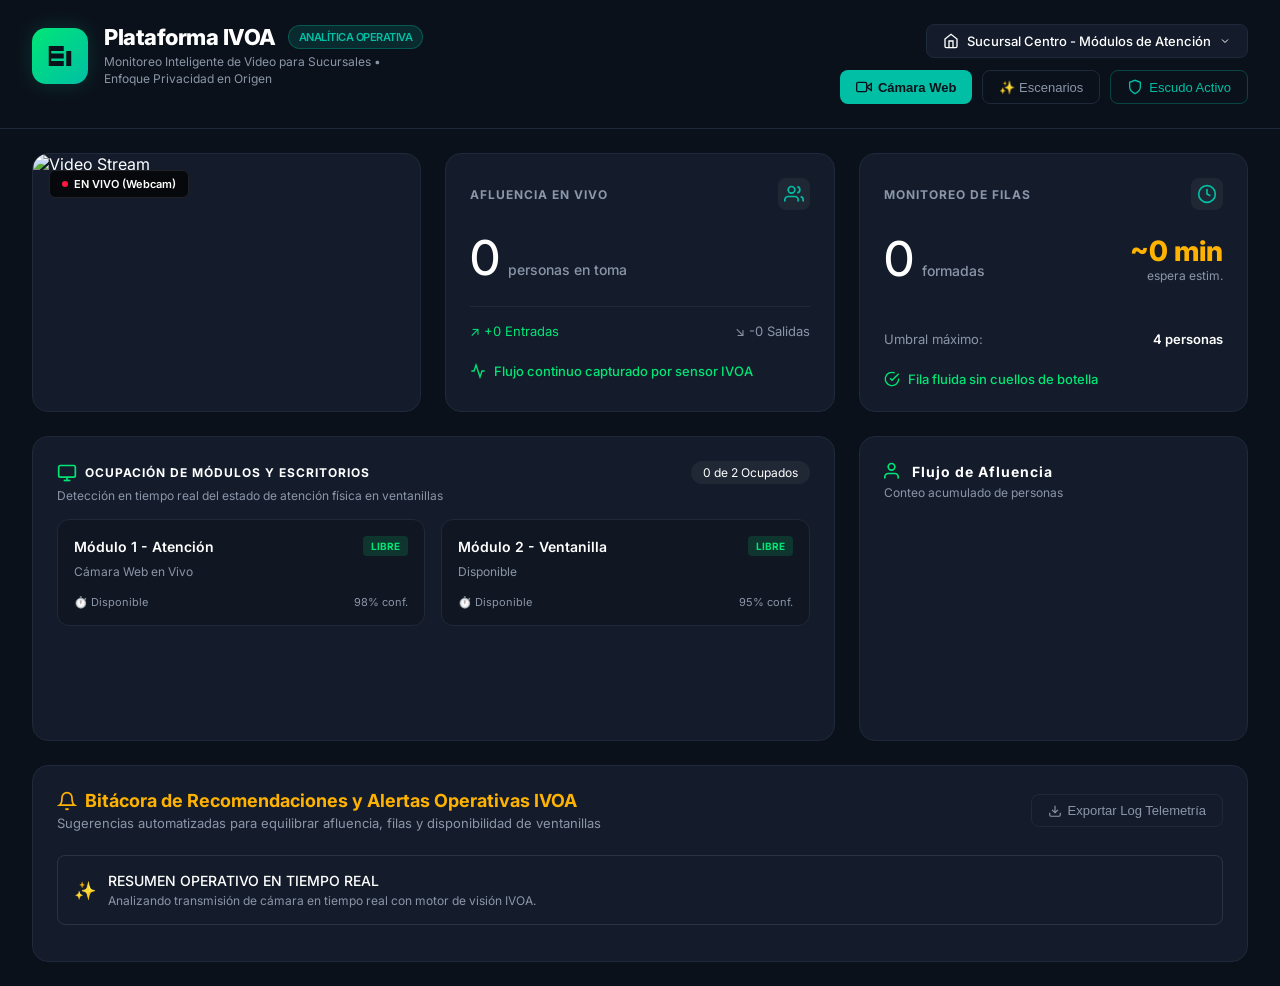
==== src/edge_sensor/templates/index.html @ 4a4d3688 "Primer commit de vision" ====
<!DOCTYPE html>
<html lang="es">
<head>
  <meta charset="UTF-8">
  <meta name="viewport" content="width=device-width, initial-scale=1.0">
  <title>Plataforma IVOA</title>
  <!-- Fuentes -->
  <link href="https://fonts.googleapis.com/css2?family=Inter:wght@400;500;600;700;800&display=swap" rel="stylesheet">
  <!-- Chart.js para gráficas -->
  <script src="https://cdn.jsdelivr.net/npm/chart.js"></script>
  
  <style>
    :root {
      --bg-main: #0B111A;
      --bg-card: #141C2B;
      --bg-card-hover: #1A2333;
      --text-main: #FFFFFF;
      --text-muted: #8A96A8;
      
      --accent-teal: #00BFA5;
      --accent-teal-glow: rgba(0, 191, 165, 0.2);
      
      --accent-yellow: #FFB300;
      --accent-green: #00E676;
      
      --border-color: #1E293B;
      --border-radius: 16px;
    }

    * { box-sizing: border-box; margin: 0; padding: 0; }
    
    body {
      font-family: 'Inter', sans-serif;
      background-color: var(--bg-main);
      color: var(--text-main);
      min-height: 100vh;
      display: flex;
      flex-direction: column;
    }

    /* --- Top Navbar --- */
    header {
      display: flex;
      justify-content: space-between;
      align-items: flex-start;
      padding: 24px 32px;
      border-bottom: 1px solid var(--border-color);
    }

    .header-left {
      display: flex;
      gap: 16px;
      align-items: center;
    }
    .brand-icon {
      width: 56px;
      height: 56px;
      background: linear-gradient(135deg, #00E676, #00BFA5);
      border-radius: 14px;
      display: flex;
      align-items: center;
      justify-content: center;
      box-shadow: 0 0 20px var(--accent-teal-glow);
    }
    .brand-icon svg { width: 30px; height: 30px; fill: #0B111A; }
    
    .brand-text h1 {
      font-size: 22px;
      font-weight: 800;
      letter-spacing: -0.5px;
      display: flex;
      align-items: center;
      gap: 12px;
      margin-bottom: 4px;
    }
    .badge-teal {
      background: rgba(0, 191, 165, 0.15);
      color: var(--accent-teal);
      border: 1px solid rgba(0, 191, 165, 0.3);
      padding: 4px 10px;
      border-radius: 20px;
      font-size: 11px;
      font-weight: 600;
      text-transform: uppercase;
    }
    .brand-text p {
      font-size: 12px;
      color: var(--text-muted);
      line-height: 1.4;
      max-width: 320px;
    }

    .header-right {
      display: flex;
      flex-direction: column;
      gap: 12px;
      align-items: flex-end;
    }
    .dropdown {
      background: var(--bg-card);
      border: 1px solid var(--border-color);
      padding: 8px 16px;
      border-radius: 8px;
      font-size: 13px;
      font-weight: 500;
      display: flex;
      align-items: center;
      gap: 8px;
    }
    .controls {
      display: flex;
      gap: 10px;
    }
    .btn-solid {
      background: var(--accent-teal);
      color: #0B111A;
      border: none;
      padding: 8px 16px;
      border-radius: 8px;
      font-size: 13px;
      font-weight: 600;
      display: flex; align-items: center; gap: 6px;
      cursor: pointer;
    }
    .btn-outline {
      background: transparent;
      color: var(--text-muted);
      border: 1px solid var(--border-color);
      padding: 8px 16px;
      border-radius: 8px;
      font-size: 13px;
      font-weight: 500;
      display: flex; align-items: center; gap: 6px;
      cursor: pointer;
    }
    .btn-outline.active {
      color: var(--accent-teal);
      border-color: rgba(0, 191, 165, 0.3);
    }

    /* --- Main Layout --- */
    main {
      padding: 24px 32px;
      display: grid;
      grid-template-columns: repeat(3, 1fr);
      gap: 24px;
      flex: 1;
    }

    /* --- Cards --- */
    .card {
      background: var(--bg-card);
      border: 1px solid var(--border-color);
      border-radius: var(--border-radius);
      padding: 24px;
      display: flex;
      flex-direction: column;
      position: relative;
    }
    
    .card-header {
      display: flex;
      justify-content: space-between;
      align-items: center;
      margin-bottom: 24px;
    }
    .card-title {
      font-size: 12px;
      font-weight: 700;
      color: var(--text-muted);
      text-transform: uppercase;
      letter-spacing: 1px;
    }
    .card-icon {
      width: 32px; height: 32px;
      border-radius: 8px;
      background: rgba(255,255,255,0.05);
      display: flex; align-items: center; justify-content: center;
      color: var(--accent-teal);
    }

    /* --- Typography inside cards --- */
    .big-number {
      font-size: 48px;
      font-weight: 800;
      line-height: 1;
      display: flex;
      align-items: baseline;
      gap: 8px;
    }
    .big-number span {
      font-size: 14px;
      font-weight: 500;
      color: var(--text-muted);
    }
    
    .stats-row {
      display: flex;
      justify-content: space-between;
      margin-top: 24px;
      padding-top: 16px;
      border-top: 1px solid var(--border-color);
      font-size: 13px;
    }
    .text-green { color: var(--accent-green); }
    .text-muted { color: var(--text-muted); }

    .status-text {
      margin-top: 24px;
      font-size: 13px;
      font-weight: 500;
      display: flex;
      align-items: center;
      gap: 8px;
    }

    /* --- Fila Card Specifics --- */
    .fila-stats {
      display: flex; justify-content: space-between; align-items: flex-end;
    }
    .espera-text {
      text-align: right;
    }
    .espera-text h2 {
      font-size: 28px; color: var(--accent-yellow); font-weight: 800;
    }
    .espera-text p { font-size: 12px; color: var(--text-muted); }

    /* --- Video Card --- */
    .video-card {
      padding: 0; overflow: hidden;
      grid-column: span 1;
    }
    .video-card img {
      width: 100%; height: 100%; object-fit: cover;
      min-height: 200px;
    }
    .video-overlay {
      position: absolute; top: 16px; left: 16px;
      background: rgba(0,0,0,0.7); backdrop-filter: blur(4px);
      padding: 6px 12px; border-radius: 6px;
      font-size: 11px; font-weight: 600; color: #fff;
      display: flex; align-items: center; gap: 6px;
      border: 1px solid rgba(255,255,255,0.1);
    }
    .dot-rec { width: 6px; height: 6px; border-radius: 50%; background: #FF1744; animation: blink 1s infinite; }
    @keyframes blink { 50% { opacity: 0.3; } }

    /* --- Ocupación Módulos --- */
    .modules-container {
      display: grid; grid-template-columns: 1fr 1fr; gap: 16px; margin-top: 16px;
    }
    .module-box {
      border: 1px solid var(--border-color);
      border-radius: 12px; padding: 16px;
      background: rgba(0,0,0,0.2);
    }
    .module-box.occupied { border-color: rgba(255, 179, 0, 0.3); }
    .module-box.free { border-color: rgba(0, 230, 118, 0.3); }
    
    .module-header { display: flex; justify-content: space-between; align-items: center; margin-bottom: 8px; }
    .module-header h4 { font-size: 14px; font-weight: 600; }
    
    .pill-yellow { background: rgba(255, 179, 0, 0.15); color: var(--accent-yellow); padding: 4px 8px; border-radius: 4px; font-size: 10px; font-weight: 700; }
    .pill-green { background: rgba(0, 230, 118, 0.15); color: var(--accent-green); padding: 4px 8px; border-radius: 4px; font-size: 10px; font-weight: 700; }
    
    .module-desc { font-size: 12px; color: var(--text-muted); margin-bottom: 16px; }
    .module-footer { display: flex; justify-content: space-between; font-size: 11px; color: var(--text-muted); }

    /* --- Charts --- */
    .chart-card { grid-column: span 2; }
    .chart-container { position: relative; height: 200px; width: 100%; margin-top: 16px; }

    /* --- Logs --- */
    .logs-card { grid-column: span 3; }
    .log-header { display: flex; justify-content: space-between; align-items: center; margin-bottom: 24px; }
    .log-box {
      background: rgba(0, 191, 165, 0.05);
      border: 1px solid rgba(0, 191, 165, 0.2);
      border-radius: 8px;
      padding: 16px;
      margin-bottom: 12px;
      display: flex; align-items: center; gap: 12px;
    }
    .log-box p { font-size: 14px; font-weight: 500; color: #fff; }
    .log-box span { display: block; font-size: 12px; color: var(--text-muted); margin-top: 4px; }
    .log-icon { color: var(--accent-teal); font-size: 18px; }

  </style>
</head>
<body>

  <header>
    <div class="header-left">
      <div class="brand-icon">
        <svg viewBox="0 0 24 24"><path d="M15,8V4H5V8H15M15,20V16H5V20H15M17,8V20H21V8H17M3,4V20H5V4H3M15,14H5V10H15V14Z"/></svg>
      </div>
      <div class="brand-text">
        <h1>Plataforma IVOA <span class="badge-teal">Analítica Operativa</span></h1>
        <p>Monitoreo Inteligente de Video para Sucursales • Enfoque Privacidad en Origen</p>
      </div>
    </div>
    
    <div class="header-right">
      <div class="dropdown">
        <svg width="16" height="16" viewBox="0 0 24 24" fill="none" stroke="currentColor" stroke-width="2"><path d="M3 9l9-7 9 7v11a2 2 0 0 1-2 2H5a2 2 0 0 1-2-2z"></path><polyline points="9 22 9 12 15 12 15 22"></polyline></svg>
        Sucursal Centro - Módulos de Atención
        <svg width="12" height="12" viewBox="0 0 24 24" fill="none" stroke="currentColor" stroke-width="2"><polyline points="6 9 12 15 18 9"></polyline></svg>
      </div>
      <div class="controls">
        <button class="btn-solid">
          <svg width="16" height="16" viewBox="0 0 24 24" fill="none" stroke="currentColor" stroke-width="2"><polygon points="23 7 16 12 23 17 23 7"></polygon><rect x="1" y="5" width="15" height="14" rx="2" ry="2"></rect></svg>
          Cámara Web
        </button>
        <button class="btn-outline">✨ Escenarios</button>
        <button class="btn-outline active">
          <svg width="16" height="16" viewBox="0 0 24 24" fill="none" stroke="currentColor" stroke-width="2"><path d="M12 22s8-4 8-10V5l-8-3-8 3v7c0 6 8 10 8 10z"></path></svg>
          Escudo Activo
        </button>
      </div>
    </div>
  </header>

  <main>
    
    <!-- 1. Video Feed -->
    <div class="card video-card">
      <div class="video-overlay"><div class="dot-rec"></div> EN VIVO (Webcam)</div>
      <img id="videoFeed" src="/video_feed" alt="Video Stream">
    </div>

    <!-- 2. Afluencia en Vivo -->
    <div class="card">
      <div class="card-header">
        <span class="card-title">AFLUENCIA EN VIVO</span>
        <div class="card-icon">
          <svg width="20" height="20" viewBox="0 0 24 24" fill="none" stroke="currentColor" stroke-width="2"><path d="M17 21v-2a4 4 0 0 0-4-4H5a4 4 0 0 0-4 4v2"></path><circle cx="9" cy="7" r="4"></circle><path d="M23 21v-2a4 4 0 0 0-3-3.87"></path><path d="M16 3.13a4 4 0 0 1 0 7.75"></path></svg>
        </div>
      </div>
      <div class="big-number">
        <span id="personasToma" style="font-size: 48px; color: #fff;">0</span> <span>personas en toma</span>
      </div>
      <div class="stats-row">
        <div class="text-green">↗ +<span id="inCount">0</span> Entradas</div>
        <div class="text-muted">↘ -<span id="outCount">0</span> Salidas</div>
      </div>
      <div class="status-text text-green">
        <svg width="16" height="16" viewBox="0 0 24 24" fill="none" stroke="currentColor" stroke-width="2"><polyline points="22 12 18 12 15 21 9 3 6 12 2 12"></polyline></svg>
        Flujo continuo capturado por sensor IVOA
      </div>
    </div>

    <!-- 3. Monitoreo de Filas -->
    <div class="card">
      <div class="card-header">
        <span class="card-title">MONITOREO DE FILAS</span>
        <div class="card-icon">
          <svg width="20" height="20" viewBox="0 0 24 24" fill="none" stroke="currentColor" stroke-width="2"><circle cx="12" cy="12" r="10"></circle><polyline points="12 6 12 12 16 14"></polyline></svg>
        </div>
      </div>
      
      <div class="fila-stats">
        <div class="big-number">
          <span id="filaCount" style="font-size: 48px; color: #fff;">0</span> <span>formadas</span>
        </div>
        <div class="espera-text">
          <h2 id="esperaEstimada">~0 min</h2>
          <p>espera estim.</p>
        </div>
      </div>

      <div class="stats-row" style="border: none; padding-top: 24px;">
        <span class="text-muted">Umbral máximo:</span>
        <span style="font-weight: 600;">4 personas</span>
      </div>
      <div class="status-text text-green" id="filaStatus">
        <svg width="16" height="16" viewBox="0 0 24 24" fill="none" stroke="currentColor" stroke-width="2"><path d="M22 11.08V12a10 10 0 1 1-5.93-9.14"></path><polyline points="22 4 12 14.01 9 11.01"></polyline></svg>
        Fila fluida sin cuellos de botella
      </div>
    </div>

    <!-- 4. Ocupación Módulos -->
    <div class="card chart-card">
      <div class="card-header" style="margin-bottom: 0;">
        <div style="display:flex; align-items:center; gap:8px;">
          <svg width="20" height="20" viewBox="0 0 24 24" fill="none" stroke="currentColor" stroke-width="2" class="text-green"><rect x="2" y="3" width="20" height="14" rx="2" ry="2"></rect><line x1="8" y1="21" x2="16" y2="21"></line><line x1="12" y1="17" x2="12" y2="21"></line></svg>
          <span class="card-title" style="color: #fff;">Ocupación de Módulos y Escritorios</span>
        </div>
        <div style="background: rgba(255,255,255,0.05); padding: 4px 12px; border-radius: 12px; font-size: 12px;">
          <span id="modulosActivos">0</span> de 2 Ocupados
        </div>
      </div>
      <p style="font-size: 12px; color: var(--text-muted); margin-top: 4px;">Detección en tiempo real del estado de atención física en ventanillas</p>
      
      <div class="modules-container">
        <!-- Modulo 1 -->
        <div class="module-box" id="boxMod1">
          <div class="module-header">
            <h4>Módulo 1 - Atención</h4>
            <span class="pill-green" id="pillMod1">LIBRE</span>
          </div>
          <div class="module-desc">Cámara Web en Vivo</div>
          <div class="module-footer">
            <span>⏱️ <span id="timeMod1">Disponible</span></span>
            <span>98% conf.</span>
          </div>
        </div>
        <!-- Modulo 2 -->
        <div class="module-box" id="boxMod2">
          <div class="module-header">
            <h4>Módulo 2 - Ventanilla</h4>
            <span class="pill-green" id="pillMod2">LIBRE</span>
          </div>
          <div class="module-desc">Disponible</div>
          <div class="module-footer">
            <span>⏱️ Disponible</span>
            <span>95% conf.</span>
          </div>
        </div>
      </div>
    </div>

    <!-- 5. Chart Afluencia -->
    <div class="card">
      <div class="card-header" style="margin-bottom:0;">
        <div style="display:flex; align-items:center; gap:8px;">
          <svg width="20" height="20" viewBox="0 0 24 24" fill="none" stroke="currentColor" stroke-width="2" class="text-green"><path d="M17 21v-2a4 4 0 0 0-4-4H5a4 4 0 0 0-4 4v2"></path><circle cx="9" cy="7" r="4"></circle></svg>
          <span class="card-title" style="color: #fff; text-transform:none; font-size: 14px;">Flujo de Afluencia</span>
        </div>
      </div>
      <p style="font-size: 12px; color: var(--text-muted); margin-top: 4px;">Conteo acumulado de personas</p>
      <div class="chart-container">
        <canvas id="afluenciaChart"></canvas>
      </div>
    </div>

    <!-- 6. Logs -->
    <div class="card logs-card">
      <div class="log-header">
        <div>
          <h2 style="font-size: 18px; font-weight: 700; display:flex; align-items:center; gap:8px; color: var(--accent-yellow);">
            <svg width="20" height="20" viewBox="0 0 24 24" fill="none" stroke="currentColor" stroke-width="2"><path d="M18 8A6 6 0 0 0 6 8c0 7-3 9-3 9h18s-3-2-3-9"></path><path d="M13.73 21a2 2 0 0 1-3.46 0"></path></svg>
            Bitácora de Recomendaciones y Alertas Operativas IVOA
          </h2>
          <p style="font-size: 13px; color: var(--text-muted); margin-top: 4px;">Sugerencias automatizadas para equilibrar afluencia, filas y disponibilidad de ventanillas</p>
        </div>
        <button class="btn-outline">
          <svg width="14" height="14" viewBox="0 0 24 24" fill="none" stroke="currentColor" stroke-width="2"><path d="M21 15v4a2 2 0 0 1-2 2H5a2 2 0 0 1-2-2v-4"></path><polyline points="7 10 12 15 17 10"></polyline><line x1="12" y1="15" x2="12" y2="3"></line></svg>
          Exportar Log Telemetría
        </button>
      </div>

      <div class="log-box" style="background: transparent; border-color: rgba(255,255,255,0.1);">
        <div class="log-icon">✨</div>
        <div>
          <p>RESUMEN OPERATIVO EN TIEMPO REAL</p>
          <span>Analizando transmisión de cámara en tiempo real con motor de visión IVOA.</span>
        </div>
      </div>

      <div id="logContainer">
        <!-- Los eventos de la base de datos se cargarán aquí -->
      </div>
    </div>

  </main>

  <script>
    // Configuración inicial de Chart.js
    Chart.defaults.color = '#8A96A8';
    Chart.defaults.font.family = 'Inter';
    
    const ctx = document.getElementById('afluenciaChart').getContext('2d');
    
    // Gradiente para la gráfica
    let gradient = ctx.createLinearGradient(0, 0, 0, 200);
    gradient.addColorStop(0, 'rgba(0, 230, 118, 0.5)');
    gradient.addColorStop(1, 'rgba(0, 230, 118, 0.0)');

    const chartData = {
      labels: Array(20).fill(''),
      datasets: [{
        label: 'Personas en toma',
        data: Array(20).fill(0),
        borderColor: '#00E676',
        backgroundColor: gradient,
        borderWidth: 2,
        fill: true,
        tension: 0.4, // Curva suave
        pointRadius: 0
      }]
    };

    const afluenciaChart = new Chart(ctx, {
      type: 'line',
      data: chartData,
      options: {
        responsive: true,
        maintainAspectRatio: false,
        plugins: { legend: { display: false } },
        scales: {
          x: { grid: { display: true, color: 'rgba(255,255,255,0.05)' } },
          y: { grid: { display: true, color: 'rgba(255,255,255,0.05)' }, beginAtZero: true, suggestedMax: 10 }
        },
        animation: { duration: 0 }
      }
    });

    async function fetchEvents() {
      try {
        const res = await fetch('/api/events');
        const events = await res.json();
        
        const container = document.getElementById('logContainer');
        container.innerHTML = ''; // Limpiar actual
        
        events.forEach(ev => {
          const div = document.createElement('div');
          div.className = 'log-box';
          
          let icon = 'ℹ️';
          let borderColor = 'rgba(255,255,255,0.1)';
          let iconColor = '#8A96A8';
          let title = ev.event_type.toUpperCase();
          let msg = ev.details?.message || ev.details?.action_required || 'Evento registrado';
          
          if (ev.severity === 'error') {
            icon = '⚠️'; borderColor = 'rgba(255, 23, 68, 0.3)'; iconColor = '#FF1744';
          } else if (ev.severity === 'warning') {
            icon = '⚠️'; borderColor = 'rgba(255, 179, 0, 0.3)'; iconColor = '#FFB300';
          } else if (ev.severity === 'info' && ev.event_type === 'camera_online') {
            icon = '✓'; borderColor = 'rgba(0, 230, 118, 0.3)'; iconColor = '#00E676';
          } else if (ev.severity === 'info') {
            icon = '✓'; borderColor = 'rgba(0, 191, 165, 0.2)'; iconColor = '#00BFA5';
          }
          
          div.style.borderColor = borderColor;
          
          div.innerHTML = `
            <div class="log-icon" style="color: ${iconColor}; font-size: 20px;">${icon}</div>
            <div>
              <p style="margin-bottom:2px;">${title}: ${msg}</p>
              <span style="color: var(--text-muted)">Generado: ${ev.timestamp}</span>
            </div>
          `;
          container.appendChild(div);
        });
      } catch(e) {}
    }

    async function fetchStats() {
      try {
        const res = await fetch('/stats');
        const data = await res.json();

        // Top Cards
        document.getElementById('personasToma').textContent = data.personas_en_toma;
        document.getElementById('inCount').textContent = data.in_count;
        document.getElementById('outCount').textContent = data.out_count;
        document.getElementById('filaCount').textContent = data.fila_count;
        document.getElementById('esperaEstimada').textContent = `~${data.fila_count * 2} min`;

        // Alerta de Fila
        const filaStatus = document.getElementById('filaStatus');
        if(data.alerta_saturacion) {
          filaStatus.innerHTML = `⚠️ Cuello de botella detectado. Sugerimos abrir ventanilla.`;
          filaStatus.style.color = '#FF1744';
        } else {
          filaStatus.innerHTML = `✓ Fila fluida sin cuellos de botella`;
          filaStatus.style.color = '#00E676';
        }

        // Módulos
        const mod1Box = document.getElementById('boxMod1');
        const pillMod1 = document.getElementById('pillMod1');
        const timeMod1 = document.getElementById('timeMod1');
        
        let ocupados = 0;
        
        if (data.modulo_count > 0) {
          mod1Box.className = 'module-box occupied';
          pillMod1.className = 'pill-yellow';
          pillMod1.textContent = 'OCUPADO';
          timeMod1.textContent = 'Atendiendo...';
          ocupados++;
        } else {
          mod1Box.className = 'module-box free';
          pillMod1.className = 'pill-green';
          pillMod1.textContent = 'LIBRE';
          timeMod1.textContent = 'Disponible';
        }
        
        document.getElementById('modulosActivos').textContent = ocupados;

        // Gráfica
        const chartArr = afluenciaChart.data.datasets[0].data;
        chartArr.push(data.personas_en_toma);
        chartArr.shift(); // Remover el más viejo
        afluenciaChart.update();

      } catch(e) {}
    }

    setInterval(fetchStats, 1000);
    setInterval(fetchEvents, 2000);
    
    // Llamadas iniciales
    fetchStats();
    fetchEvents();
  </script>
</body>
</html>
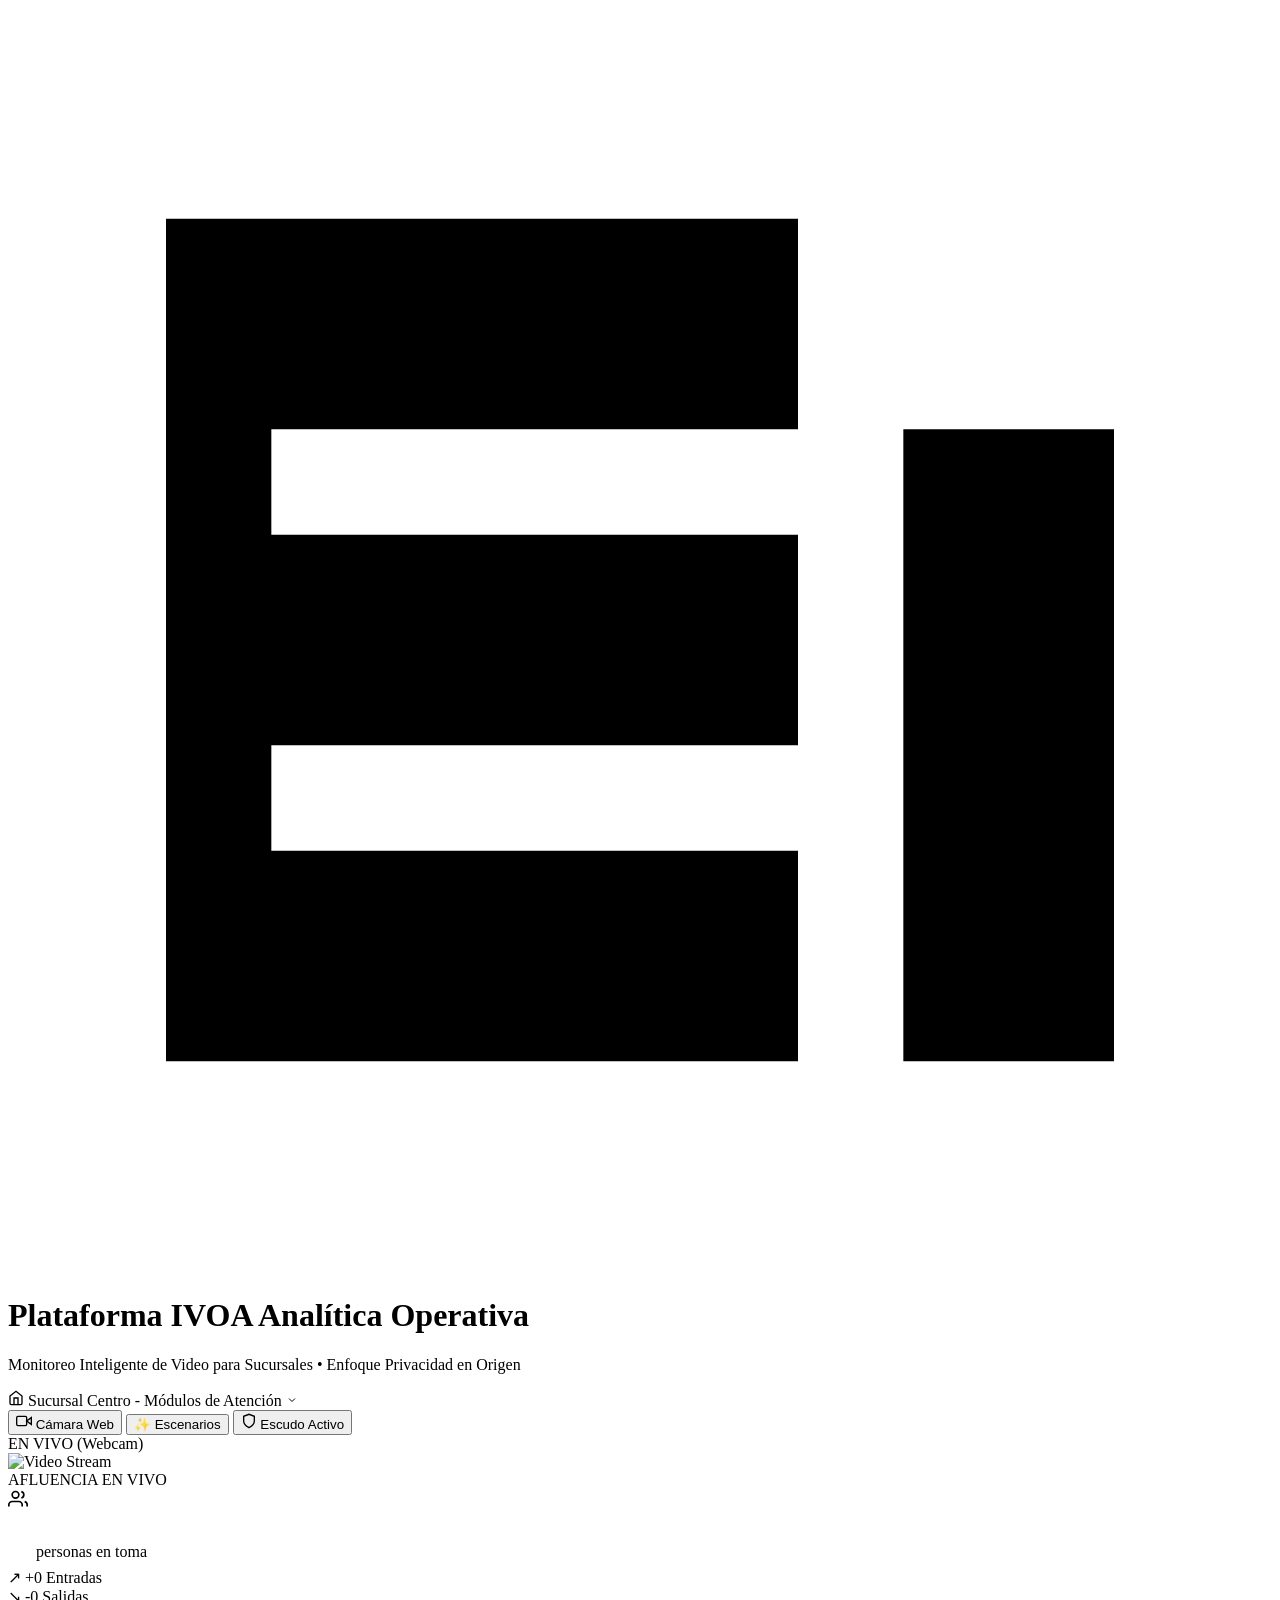
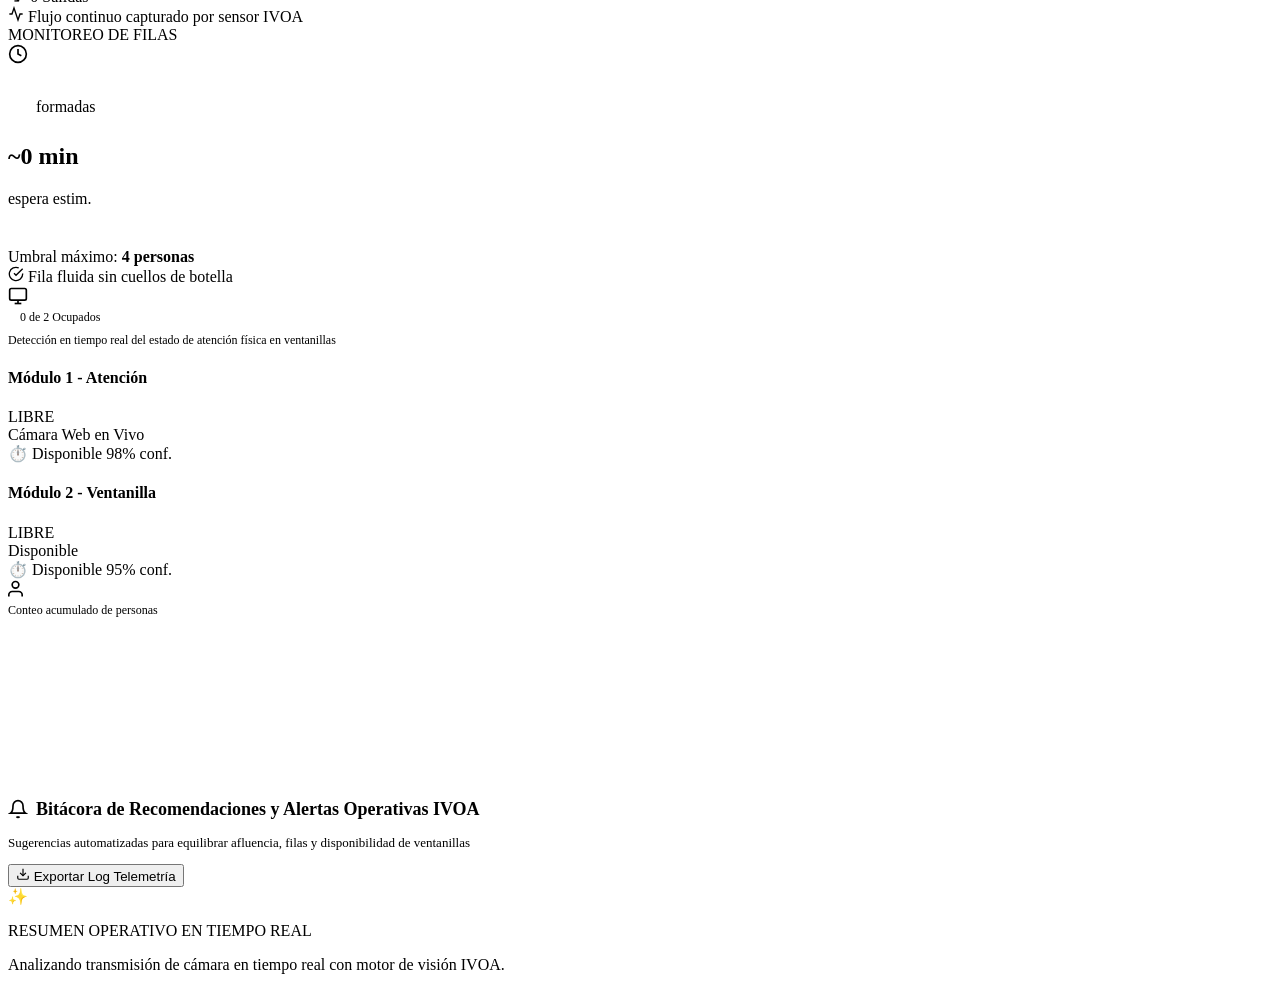
==== commit c29c242b: "Logica nueva de vision" ====
--- a/src/edge_sensor/templates/index.html
+++ b/src/edge_sensor/templates/index.html
@@ -8,285 +8,8 @@
   <link href="https://fonts.googleapis.com/css2?family=Inter:wght@400;500;600;700;800&display=swap" rel="stylesheet">
   <!-- Chart.js para gráficas -->
   <script src="https://cdn.jsdelivr.net/npm/chart.js"></script>
-  
-  <style>
-    :root {
-      --bg-main: #0B111A;
-      --bg-card: #141C2B;
-      --bg-card-hover: #1A2333;
-      --text-main: #FFFFFF;
-      --text-muted: #8A96A8;
-      
-      --accent-teal: #00BFA5;
-      --accent-teal-glow: rgba(0, 191, 165, 0.2);
-      
-      --accent-yellow: #FFB300;
-      --accent-green: #00E676;
-      
-      --border-color: #1E293B;
-      --border-radius: 16px;
-    }
-
-    * { box-sizing: border-box; margin: 0; padding: 0; }
-    
-    body {
-      font-family: 'Inter', sans-serif;
-      background-color: var(--bg-main);
-      color: var(--text-main);
-      min-height: 100vh;
-      display: flex;
-      flex-direction: column;
-    }
-
-    /* --- Top Navbar --- */
-    header {
-      display: flex;
-      justify-content: space-between;
-      align-items: flex-start;
-      padding: 24px 32px;
-      border-bottom: 1px solid var(--border-color);
-    }
-
-    .header-left {
-      display: flex;
-      gap: 16px;
-      align-items: center;
-    }
-    .brand-icon {
-      width: 56px;
-      height: 56px;
-      background: linear-gradient(135deg, #00E676, #00BFA5);
-      border-radius: 14px;
-      display: flex;
-      align-items: center;
-      justify-content: center;
-      box-shadow: 0 0 20px var(--accent-teal-glow);
-    }
-    .brand-icon svg { width: 30px; height: 30px; fill: #0B111A; }
-    
-    .brand-text h1 {
-      font-size: 22px;
-      font-weight: 800;
-      letter-spacing: -0.5px;
-      display: flex;
-      align-items: center;
-      gap: 12px;
-      margin-bottom: 4px;
-    }
-    .badge-teal {
-      background: rgba(0, 191, 165, 0.15);
-      color: var(--accent-teal);
-      border: 1px solid rgba(0, 191, 165, 0.3);
-      padding: 4px 10px;
-      border-radius: 20px;
-      font-size: 11px;
-      font-weight: 600;
-      text-transform: uppercase;
-    }
-    .brand-text p {
-      font-size: 12px;
-      color: var(--text-muted);
-      line-height: 1.4;
-      max-width: 320px;
-    }
-
-    .header-right {
-      display: flex;
-      flex-direction: column;
-      gap: 12px;
-      align-items: flex-end;
-    }
-    .dropdown {
-      background: var(--bg-card);
-      border: 1px solid var(--border-color);
-      padding: 8px 16px;
-      border-radius: 8px;
-      font-size: 13px;
-      font-weight: 500;
-      display: flex;
-      align-items: center;
-      gap: 8px;
-    }
-    .controls {
-      display: flex;
-      gap: 10px;
-    }
-    .btn-solid {
-      background: var(--accent-teal);
-      color: #0B111A;
-      border: none;
-      padding: 8px 16px;
-      border-radius: 8px;
-      font-size: 13px;
-      font-weight: 600;
-      display: flex; align-items: center; gap: 6px;
-      cursor: pointer;
-    }
-    .btn-outline {
-      background: transparent;
-      color: var(--text-muted);
-      border: 1px solid var(--border-color);
-      padding: 8px 16px;
-      border-radius: 8px;
-      font-size: 13px;
-      font-weight: 500;
-      display: flex; align-items: center; gap: 6px;
-      cursor: pointer;
-    }
-    .btn-outline.active {
-      color: var(--accent-teal);
-      border-color: rgba(0, 191, 165, 0.3);
-    }
-
-    /* --- Main Layout --- */
-    main {
-      padding: 24px 32px;
-      display: grid;
-      grid-template-columns: repeat(3, 1fr);
-      gap: 24px;
-      flex: 1;
-    }
-
-    /* --- Cards --- */
-    .card {
-      background: var(--bg-card);
-      border: 1px solid var(--border-color);
-      border-radius: var(--border-radius);
-      padding: 24px;
-      display: flex;
-      flex-direction: column;
-      position: relative;
-    }
-    
-    .card-header {
-      display: flex;
-      justify-content: space-between;
-      align-items: center;
-      margin-bottom: 24px;
-    }
-    .card-title {
-      font-size: 12px;
-      font-weight: 700;
-      color: var(--text-muted);
-      text-transform: uppercase;
-      letter-spacing: 1px;
-    }
-    .card-icon {
-      width: 32px; height: 32px;
-      border-radius: 8px;
-      background: rgba(255,255,255,0.05);
-      display: flex; align-items: center; justify-content: center;
-      color: var(--accent-teal);
-    }
-
-    /* --- Typography inside cards --- */
-    .big-number {
-      font-size: 48px;
-      font-weight: 800;
-      line-height: 1;
-      display: flex;
-      align-items: baseline;
-      gap: 8px;
-    }
-    .big-number span {
-      font-size: 14px;
-      font-weight: 500;
-      color: var(--text-muted);
-    }
-    
-    .stats-row {
-      display: flex;
-      justify-content: space-between;
-      margin-top: 24px;
-      padding-top: 16px;
-      border-top: 1px solid var(--border-color);
-      font-size: 13px;
-    }
-    .text-green { color: var(--accent-green); }
-    .text-muted { color: var(--text-muted); }
-
-    .status-text {
-      margin-top: 24px;
-      font-size: 13px;
-      font-weight: 500;
-      display: flex;
-      align-items: center;
-      gap: 8px;
-    }
-
-    /* --- Fila Card Specifics --- */
-    .fila-stats {
-      display: flex; justify-content: space-between; align-items: flex-end;
-    }
-    .espera-text {
-      text-align: right;
-    }
-    .espera-text h2 {
-      font-size: 28px; color: var(--accent-yellow); font-weight: 800;
-    }
-    .espera-text p { font-size: 12px; color: var(--text-muted); }
-
-    /* --- Video Card --- */
-    .video-card {
-      padding: 0; overflow: hidden;
-      grid-column: span 1;
-    }
-    .video-card img {
-      width: 100%; height: 100%; object-fit: cover;
-      min-height: 200px;
-    }
-    .video-overlay {
-      position: absolute; top: 16px; left: 16px;
-      background: rgba(0,0,0,0.7); backdrop-filter: blur(4px);
-      padding: 6px 12px; border-radius: 6px;
-      font-size: 11px; font-weight: 600; color: #fff;
-      display: flex; align-items: center; gap: 6px;
-      border: 1px solid rgba(255,255,255,0.1);
-    }
-    .dot-rec { width: 6px; height: 6px; border-radius: 50%; background: #FF1744; animation: blink 1s infinite; }
-    @keyframes blink { 50% { opacity: 0.3; } }
-
-    /* --- Ocupación Módulos --- */
-    .modules-container {
-      display: grid; grid-template-columns: 1fr 1fr; gap: 16px; margin-top: 16px;
-    }
-    .module-box {
-      border: 1px solid var(--border-color);
-      border-radius: 12px; padding: 16px;
-      background: rgba(0,0,0,0.2);
-    }
-    .module-box.occupied { border-color: rgba(255, 179, 0, 0.3); }
-    .module-box.free { border-color: rgba(0, 230, 118, 0.3); }
-    
-    .module-header { display: flex; justify-content: space-between; align-items: center; margin-bottom: 8px; }
-    .module-header h4 { font-size: 14px; font-weight: 600; }
-    
-    .pill-yellow { background: rgba(255, 179, 0, 0.15); color: var(--accent-yellow); padding: 4px 8px; border-radius: 4px; font-size: 10px; font-weight: 700; }
-    .pill-green { background: rgba(0, 230, 118, 0.15); color: var(--accent-green); padding: 4px 8px; border-radius: 4px; font-size: 10px; font-weight: 700; }
-    
-    .module-desc { font-size: 12px; color: var(--text-muted); margin-bottom: 16px; }
-    .module-footer { display: flex; justify-content: space-between; font-size: 11px; color: var(--text-muted); }
-
-    /* --- Charts --- */
-    .chart-card { grid-column: span 2; }
-    .chart-container { position: relative; height: 200px; width: 100%; margin-top: 16px; }
-
-    /* --- Logs --- */
-    .logs-card { grid-column: span 3; }
-    .log-header { display: flex; justify-content: space-between; align-items: center; margin-bottom: 24px; }
-    .log-box {
-      background: rgba(0, 191, 165, 0.05);
-      border: 1px solid rgba(0, 191, 165, 0.2);
-      border-radius: 8px;
-      padding: 16px;
-      margin-bottom: 12px;
-      display: flex; align-items: center; gap: 12px;
-    }
-    .log-box p { font-size: 14px; font-weight: 500; color: #fff; }
-    .log-box span { display: block; font-size: 12px; color: var(--text-muted); margin-top: 4px; }
-    .log-icon { color: var(--accent-teal); font-size: 18px; }
-
-  </style>
+  <!-- Estilos modulares -->
+  <link rel="stylesheet" href="/static/css/style.css">
 </head>
 <body>
 
@@ -465,148 +188,7 @@
 
   </main>
 
-  <script>
-    // Configuración inicial de Chart.js
-    Chart.defaults.color = '#8A96A8';
-    Chart.defaults.font.family = 'Inter';
-    
-    const ctx = document.getElementById('afluenciaChart').getContext('2d');
-    
-    // Gradiente para la gráfica
-    let gradient = ctx.createLinearGradient(0, 0, 0, 200);
-    gradient.addColorStop(0, 'rgba(0, 230, 118, 0.5)');
-    gradient.addColorStop(1, 'rgba(0, 230, 118, 0.0)');
-
-    const chartData = {
-      labels: Array(20).fill(''),
-      datasets: [{
-        label: 'Personas en toma',
-        data: Array(20).fill(0),
-        borderColor: '#00E676',
-        backgroundColor: gradient,
-        borderWidth: 2,
-        fill: true,
-        tension: 0.4, // Curva suave
-        pointRadius: 0
-      }]
-    };
-
-    const afluenciaChart = new Chart(ctx, {
-      type: 'line',
-      data: chartData,
-      options: {
-        responsive: true,
-        maintainAspectRatio: false,
-        plugins: { legend: { display: false } },
-        scales: {
-          x: { grid: { display: true, color: 'rgba(255,255,255,0.05)' } },
-          y: { grid: { display: true, color: 'rgba(255,255,255,0.05)' }, beginAtZero: true, suggestedMax: 10 }
-        },
-        animation: { duration: 0 }
-      }
-    });
-
-    async function fetchEvents() {
-      try {
-        const res = await fetch('/api/events');
-        const events = await res.json();
-        
-        const container = document.getElementById('logContainer');
-        container.innerHTML = ''; // Limpiar actual
-        
-        events.forEach(ev => {
-          const div = document.createElement('div');
-          div.className = 'log-box';
-          
-          let icon = 'ℹ️';
-          let borderColor = 'rgba(255,255,255,0.1)';
-          let iconColor = '#8A96A8';
-          let title = ev.event_type.toUpperCase();
-          let msg = ev.details?.message || ev.details?.action_required || 'Evento registrado';
-          
-          if (ev.severity === 'error') {
-            icon = '⚠️'; borderColor = 'rgba(255, 23, 68, 0.3)'; iconColor = '#FF1744';
-          } else if (ev.severity === 'warning') {
-            icon = '⚠️'; borderColor = 'rgba(255, 179, 0, 0.3)'; iconColor = '#FFB300';
-          } else if (ev.severity === 'info' && ev.event_type === 'camera_online') {
-            icon = '✓'; borderColor = 'rgba(0, 230, 118, 0.3)'; iconColor = '#00E676';
-          } else if (ev.severity === 'info') {
-            icon = '✓'; borderColor = 'rgba(0, 191, 165, 0.2)'; iconColor = '#00BFA5';
-          }
-          
-          div.style.borderColor = borderColor;
-          
-          div.innerHTML = `
-            <div class="log-icon" style="color: ${iconColor}; font-size: 20px;">${icon}</div>
-            <div>
-              <p style="margin-bottom:2px;">${title}: ${msg}</p>
-              <span style="color: var(--text-muted)">Generado: ${ev.timestamp}</span>
-            </div>
-          `;
-          container.appendChild(div);
-        });
-      } catch(e) {}
-    }
-
-    async function fetchStats() {
-      try {
-        const res = await fetch('/stats');
-        const data = await res.json();
-
-        // Top Cards
-        document.getElementById('personasToma').textContent = data.personas_en_toma;
-        document.getElementById('inCount').textContent = data.in_count;
-        document.getElementById('outCount').textContent = data.out_count;
-        document.getElementById('filaCount').textContent = data.fila_count;
-        document.getElementById('esperaEstimada').textContent = `~${data.fila_count * 2} min`;
-
-        // Alerta de Fila
-        const filaStatus = document.getElementById('filaStatus');
-        if(data.alerta_saturacion) {
-          filaStatus.innerHTML = `⚠️ Cuello de botella detectado. Sugerimos abrir ventanilla.`;
-          filaStatus.style.color = '#FF1744';
-        } else {
-          filaStatus.innerHTML = `✓ Fila fluida sin cuellos de botella`;
-          filaStatus.style.color = '#00E676';
-        }
-
-        // Módulos
-        const mod1Box = document.getElementById('boxMod1');
-        const pillMod1 = document.getElementById('pillMod1');
-        const timeMod1 = document.getElementById('timeMod1');
-        
-        let ocupados = 0;
-        
-        if (data.modulo_count > 0) {
-          mod1Box.className = 'module-box occupied';
-          pillMod1.className = 'pill-yellow';
-          pillMod1.textContent = 'OCUPADO';
-          timeMod1.textContent = 'Atendiendo...';
-          ocupados++;
-        } else {
-          mod1Box.className = 'module-box free';
-          pillMod1.className = 'pill-green';
-          pillMod1.textContent = 'LIBRE';
-          timeMod1.textContent = 'Disponible';
-        }
-        
-        document.getElementById('modulosActivos').textContent = ocupados;
-
-        // Gráfica
-        const chartArr = afluenciaChart.data.datasets[0].data;
-        chartArr.push(data.personas_en_toma);
-        chartArr.shift(); // Remover el más viejo
-        afluenciaChart.update();
-
-      } catch(e) {}
-    }
-
-    setInterval(fetchStats, 1000);
-    setInterval(fetchEvents, 2000);
-    
-    // Llamadas iniciales
-    fetchStats();
-    fetchEvents();
-  </script>
+  <!-- Lógica modular JS -->
+  <script src="/static/js/app.js"></script>
 </body>
 </html>
